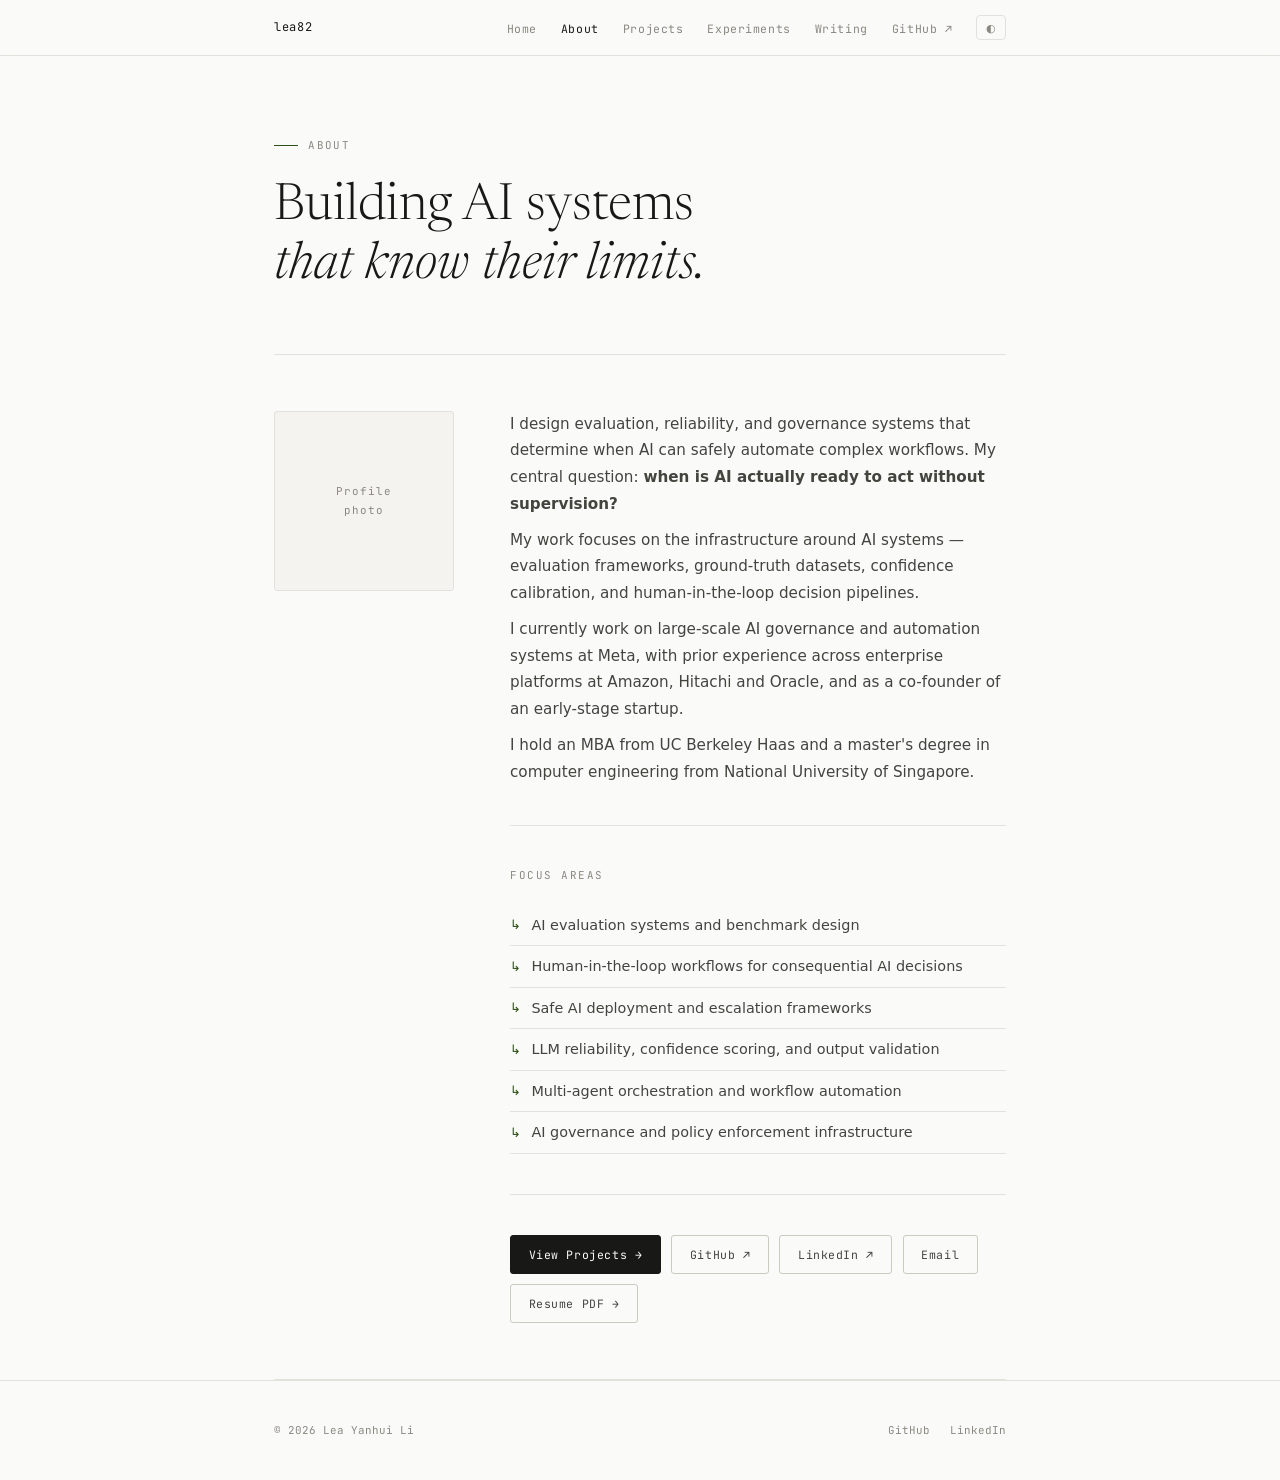
==== about.html @ 145ee5d8 "Site v2 - clean history" ====
<!DOCTYPE html>
<html lang="en">
<head>
  <meta charset="UTF-8" />
  <meta name="viewport" content="width=device-width, initial-scale=1.0" />
  <meta name="description" content="About Lea Yanhui Li — AI Systems Architect, former Meta technical leader." />
  <title>About — Lea Yanhui Li</title>
  <link rel="stylesheet" href="assets/style.css" />
  <script src="assets/site.js" defer></script>
</head>
<body>

<nav>
  <div class="nav-inner">
    <a class="nav-brand" href="index.html">lea82</a>
    <button class="nav-toggle" aria-label="Toggle menu" aria-expanded="false">
      <span></span><span></span><span></span>
    </button>
    <ul class="nav-links">
      <li><a href="index.html">Home</a></li>
      <li><a href="about.html" class="active">About</a></li>
      <li><a href="projects.html">Projects</a></li>
      <li><a href="experiments.html">Experiments</a></li>
      <li><a href="writing.html">Writing</a></li>
      <li><a href="https://github.com/lea82" target="_blank" rel="noopener">GitHub ↗</a></li>
    </ul>
    <button class="dark-toggle" aria-label="Toggle dark mode">
      <span class="icon-moon">◐</span>
      <span class="icon-sun">◑</span>
    </button>
  </div>
</nav>

<main>
  <div class="container">

    <div class="page-header reveal">
      <div class="hero-eyebrow">About</div>
      <h1>Building AI systems<br/><em>that know their limits.</em></h1>
    </div>

    <div class="about-layout reveal">
      <div class="about-photo-wrap">
        <!-- Replace with: <img src="assets/profile.jpg" alt="Lea Yanhui Li" class="about-photo"> -->
        <div class="about-photo-placeholder">Profile<br/>photo</div>
      </div>
      <div>
        <p style="margin-bottom:0.6rem">
          I design evaluation, reliability, and governance systems that determine when AI can safely automate complex workflows. My central question: <strong>when is AI actually ready to act without supervision?</strong>
        </p>
        <p style="margin-bottom:0.6rem">
          My work focuses on the infrastructure around AI systems — evaluation frameworks, ground-truth datasets, confidence calibration, and human-in-the-loop decision pipelines.
        </p>
        <p style="margin-bottom:0.6rem">
          I currently work on large-scale AI governance and automation systems at Meta, with prior experience across enterprise platforms at Amazon, Hitachi and Oracle, and as a co-founder of an early-stage startup.
        </p>
        <p style="margin-bottom:0">
          I hold an MBA from UC Berkeley Haas and a master's degree in computer engineering from National University of Singapore.
        </p>

        <div class="divider"></div>

        <div class="section-label" style="margin-bottom:1rem">Focus Areas</div>
        <ul class="focus-list">
          <li>AI evaluation systems and benchmark design</li>
          <li>Human-in-the-loop workflows for consequential AI decisions</li>
          <li>Safe AI deployment and escalation frameworks</li>
          <li>LLM reliability, confidence scoring, and output validation</li>
          <li>Multi-agent orchestration and workflow automation</li>
          <li>AI governance and policy enforcement infrastructure</li>
        </ul>

        <div class="divider"></div>

        <div style="display:flex;gap:0.65rem;flex-wrap:wrap">
          <a class="btn btn-primary" href="projects.html">View Projects →</a>
          <a class="btn" href="https://github.com/lea82" target="_blank" rel="noopener">GitHub ↗</a>
          <a class="btn" href="https://linkedin.com/in/leayanhuili" target="_blank" rel="noopener">LinkedIn ↗</a>
          <a class="btn" href="/cdn-cgi/l/email-protection#a2cec7c3e2cec7c3dbc3cccad7cbcecb8cc1cdcf">Email</a>
          <a class="btn" href="assets/resume.pdf" target="_blank">Resume PDF →</a>
        </div>
      </div>
    </div>

  </div>
</main>

<footer>
  <div class="footer-inner">
    <span class="footer-copy">© 2026 Lea Yanhui Li</span>
    <div class="footer-links">
      <a href="https://github.com/lea82" target="_blank" rel="noopener">GitHub</a>
      <a href="https://linkedin.com/in/leayanhuili" target="_blank" rel="noopener">LinkedIn</a>
      <a href="/cdn-cgi/l/email-protection#e8848d89a8848d8
---- assets/style.css ----
/* ============================================================
   Lea Yanhui Li — Personal Site v2
   Aesthetic: Precision-technical minimalism
   Fonts: Geist Mono (labels) + Newsreader (display) + system sans
   ============================================================ */

@import url('https://fonts.googleapis.com/css2?family=Newsreader:ital,wght@0,300;0,400;1,300;1,400&family=JetBrains+Mono:wght@300;400;500&display=swap');

/* ── Variables ─────────────────────────────────────────────── */
:root {
  /* Light theme */
  --bg:         #fafaf8;
  --surface:    #f4f3ef;
  --border:     #e3e1db;
  --border-2:   #ccc9c0;
  --ink:        #181816;
  --ink-2:      #44443f;
  --muted:      #8a8880;
  --accent:     #2d5016;
  --accent-dim: #3d6b20;
  --tag-bg:     #eceae4;
  --tag-text:   #6b6960;
  --code-bg:    #f0efe9;
  --white:      #ffffff;

  /* Active state */
  --active-dot: #4a7c2f;

  /* Type */
  --serif:  'Newsreader', Georgia, 'Times New Roman', serif;
  --mono:   'JetBrains Mono', 'Fira Code', 'Courier New', monospace;
  --sans:   -apple-system, BlinkMacSystemFont, 'Segoe UI', system-ui, sans-serif;

  /* Layout */
  --max-w:  780px;
  --nav-h:  56px;

  /* Transitions */
  --t:      0.18s ease;
}

[data-theme="dark"] {
  --bg:         #111110;
  --surface:    #1a1a18;
  --border:     #2a2a27;
  --border-2:   #3a3a36;
  --ink:        #f0efeb;
  --ink-2:      #c8c7c0;
  --muted:      #6a6a65;
  --accent:     #7ab648;
  --accent-dim: #8dc85a;
  --tag-bg:     #222220;
  --tag-text:   #888880;
  --code-bg:    #1e1e1c;
  --white:      #1a1a18;
}

/* ── Reset ──────────────────────────────────────────────────── */
*, *::before, *::after { box-sizing: border-box; margin: 0; padding: 0; }
html { font-size: 16px; scroll-behavior: smooth; }
body {
  font-family: var(--sans);
  background: var(--bg);
  color: var(--ink);
  line-height: 1.7;
  -webkit-font-smoothing: antialiased;
  transition: background var(--t), color var(--t);
}
img { max-width: 100%; display: block; }
a { color: var(--accent); text-decoration: none; transition: opacity var(--t); }
a:hover { opacity: 0.7; }

/* ── Typography ─────────────────────────────────────────────── */
h1, h2 { font-family: var(--serif); font-weight: 300; line-height: 1.15; }
h1 { font-size: clamp(2.2rem, 5vw, 3.2rem); }
h2 { font-size: clamp(1.4rem, 3vw, 1.9rem); margin-bottom: 0.75rem; }
h3 { font-size: 1rem; font-weight: 500; line-height: 1.4; margin-bottom: 0.35rem; }
p  { color: var(--ink-2); margin-bottom: 1rem; font-size: 0.95rem; line-height: 1.75; }
p:last-child { margin-bottom: 0; }
code {
  font-family: var(--mono);
  font-size: 0.8rem;
  background: var(--code-bg);
  padding: 0.15em 0.4em;
  border-radius: 3px;
  color: var(--ink-2);
}

/* ── Layout ─────────────────────────────────────────────────── */
.container { max-width: var(--max-w); margin: 0 auto; padding: 0 1.5rem; }

/* ── Nav ─────────────────────────────────────────────────────── */
nav {
  position: sticky; top: 0; z-index: 200;
  background: color-mix(in srgb, var(--bg) 88%, transparent);
  backdrop-filter: blur(12px);
  -webkit-backdrop-filter: blur(12px);
  border-bottom: 1px solid var(--border);
  height: var(--nav-h);
  transition: background var(--t), border-color var(--t);
}
.nav-inner {
  max-width: var(--max-w);
  margin: 0 auto;
  padding: 0 1.5rem;
  height: 100%;
  display: flex;
  align-items: center;
  gap: 1.5rem;
}
.nav-brand {
  font-family: var(--mono);
  font-size: 0.75rem;
  font-weight: 400;
  letter-spacing: 0.06em;
  color: var(--ink);
  text-decoration: none;
  white-space: nowrap;
  flex-shrink: 0;
}
.nav-links {
  display: flex;
  align-items: center;
  gap: 1.5rem;
  list-style: none;
  margin-left: auto;
}
.nav-links a {
  font-family: var(--mono);
  font-size: 0.72rem;
  letter-spacing: 0.05em;
  color: var(--muted);
  text-decoration: none;
  transition: color var(--t);
  white-space: nowrap;
}
.nav-links a:hover, .nav-links a.active { color: var(--ink); opacity: 1; }

/* Dark mode toggle */
.dark-toggle {
  background: none;
  border: 1px solid var(--border);
  cursor: pointer;
  padding: 0.3rem 0.55rem;
  border-radius: 4px;
  display: flex;
  align-items: center;
  gap: 0.3rem;
  font-family: var(--mono);
  font-size: 0.68rem;
  color: var(--muted);
  transition: all var(--t);
  flex-shrink: 0;
}
.dark-toggle:hover { color: var(--ink); border-color: var(--border-2); }
.dark-toggle .icon-sun  { display: none; }
.dark-toggle .icon-moon { display: inline; }
[data-theme="dark"] .dark-toggle .icon-sun  { display: inline; }
[data-theme="dark"] .dark-toggle .icon-moon { display: none; }

/* Mobile hamburger */
.nav-toggle {
  display: none;
  background: none;
  border: none;
  cursor: pointer;
  padding: 4px;
  flex-direction: column;
  gap: 4px;
  margin-left: auto;
}
.nav-toggle span {
  display: block; width: 20px; height: 1.5px;
  background: var(--ink); transition: all 0.25s;
}

/* ── Scroll reveal ───────────────────────────────────────────── */
.reveal {
  opacity: 0;
  transform: translateY(18px);
  transition: opacity 0.55s ease, transform 0.55s ease;
}
.reveal.visible {
  opacity: 1;
  transform: none;
}

/* ── Hero ────────────────────────────────────────────────────── */
.hero {
  padding: 6rem 0 4.5rem;
  border-bottom: 1px solid var(--border);
  position: relative;
  overflow: hidden;
}
.hero::before {
  content: '';
  position: absolute;
  top: -60px; right: -80px;
  width: 400px; height: 400px;
  background: radial-gradient(circle, color-mix(in srgb, var(--accent) 8%, transparent) 0%, transparent 70%);
  pointer-events: none;
}

.hero-badge {
  display: inline-flex;
  align-items: center;
  gap: 0.5rem;
  font-family: var(--mono);
  font-size: 0.7rem;
  letter-spacing: 0.1em;
  text-transform: uppercase;
  color: var(--muted);
  margin-bottom: 1.25rem;
}
.hero-badge::before {
  content: '';
  display: inline-block;
  width: 6px; height: 6px;
  border-radius: 50%;
  background: var(--active-dot);
  animation: pulse 2.5s ease-in-out infinite;
}
@keyframes pulse {
  0%, 100% { opacity: 1; transform: scale(1); }
  50%       { opacity: 0.4; transform: scale(0.8); }
}

.hero h1 { margin-bottom: 0.6rem; }

.hero-subtitle {
  font-family: var(--mono);
  font-size: 0.82rem;
  letter-spacing: 0.08em;
  color: var(--muted);
  margin-bottom: 1.5rem;
  display: flex;
  align-items: center;
  gap: 0.6rem;
  flex-wrap: wrap;
}
.hero-subtitle .dot { color: var(--border-2); }

.hero-secondary {
  font-size: 0.97rem;
  color: var(--ink-2);
  max-width: 520px;
  line-height: 1.75;
  margin-bottom: 2.25rem;
  font-weight: 400;
}

.hero-links {
  display: flex;
  flex-wrap: wrap;
  gap: 0.65rem;
  align-items: center;
}

/* ── Buttons ─────────────────────────────────────────────────── */
.btn {
  display: inline-flex;
  align-items: center;
  gap: 0.4rem;
  font-family: var(--mono);
  font-size: 0.72rem;
  letter-spacing: 0.05em;
  padding: 0.55rem 1.1rem;
  border: 1px solid var(--border-2);
  color: var(--ink-2);
  background: transparent;
  text-decoration: none;
  transition: all var(--t);
  border-radius: 3px;
}
.btn:hover { background: var(--ink); color: var(--bg); border-color: var(--ink); opacity: 1; }
.btn-primary {
  background: var(--ink);
  color: var(--bg);
  border-color: var(--ink);
}
.btn-primary:hover { background: var(--accent); border-color: var(--accent); color: var(--white); }
.btn-ghost { border-color: transparent; padding-left: 0; color: var(--muted); }
.btn-ghost:hover { background: transparent; color: var(--ink); border-color: transparent; }

/* ── Section base ────────────────────────────────────────────── */
.section { padding: 3.5rem 0; border-bottom: 1px solid var(--border); }
.section:last-child { border-bottom: none; }

.section-header {
  display: flex;
  align-items: baseline;
  justify-content: space-between;
  margin-bottom: 2rem;
  flex-wrap: wrap;
  gap: 0.5rem;
}
.section-label {
  font-family: var(--mono);
  font-size: 0.68rem;
  letter-spacing: 0.14em;
  text-transform: uppercase;
  color: var(--muted);
}
.section-link {
  font-family: var(--mono);
  font-size: 0.68rem;
  color: var(--accent);
  letter-spacing: 0.04em;
}

/* ── Focus grid ──────────────────────────────────────────────── */
.focus-grid {
  display: grid;
  grid-template-columns: repeat(3, 1fr);
  gap: 1px;
  background: var(--border);
  border: 1px solid var(--border);
  border-radius: 4px;
  overflow: hidden;
}
.focus-item {
  background: var(--bg);
  padding: 1.4rem 1.25rem;
  transition: background var(--t);
}
.focus-item:hover { background: var(--surface); }
.focus-item h3 {
  font-family: var(--mono);
  font-size: 0.73rem;
  letter-spacing: 0.06em;
  text-transform: uppercase;
  color: var(--ink);
  margin-bottom: 0.45rem;
  font-weight: 500;
}
.focus-item p { font-size: 0.88rem; color: var(--muted); margin: 0; line-height: 1.6; }

/* ── Experiment cards ────────────────────────────────────────── */
.exp-cards {
  display: grid;
  grid-template-columns: repeat(3, 1fr);
  gap: 1rem;
}
.exp-card {
  border: 1px solid var(--border);
  padding: 1.25rem;
  border-radius: 4px;
  background: var(--surface);
  transition: border-color var(--t), transform var(--t);
  position: relative;
}
.exp-card:hover { border-color: var(--border-2); transform: translateY(-2px); }
.exp-card-num {
  font-family: var(--mono);
  font-size: 0.65rem;
  color: var(--muted);
  letter-spacing: 0.1em;
  margin-bottom: 0.6rem;
}
.exp-card h3 { font-size: 0.9rem; font-weight: 500; margin-bottom: 0.5rem; color: var(--ink); }
.exp-card p  { font-size: 0.83rem; color: var(--muted); line-height: 1.6; margin-bottom: 0.9rem; }
.exp-card-footer {
  display: flex;
  align-items: center;
  justify-content: space-between;
}
.exp-status {
  font-family: var(--mono);
  font-size: 0.63rem;
  letter-spacing: 0.08em;
  text-transform: uppercase;
  padding: 0.18rem 0.5rem;
  border-radius: 2px;
  background: var(--tag-bg);
  color: var(--tag-text);
}
.exp-status.active { background: color-mix(in srgb, var(--accent) 12%, transparent); color: var(--accent-dim); }
.exp-card-link {
  font-family: var(--mono);
  font-size: 0.68rem;
  color: var(--accent);
  text-decoration: none;
}
.exp-card-link:hover { opacity: 0.7; }

/* ── GitHub repos ────────────────────────────────────────────── */
.github-grid {
  display: grid;
  grid-template-columns: repeat(2, 1fr);
  gap: 0.75rem;
}
.repo-card {
  border: 1px solid var(--border);
  padding: 1.1rem 1.2rem;
  border-radius: 4px;
  background: var(--bg);
  transition: border-color var(--t);
  text-decoration: none;
  display: block;
}
.repo-card:hover { border-color: var(--accent); opacity: 1; }
.repo-name {
  font-family: var(--mono);
  font-size: 0.8rem;
  font-weight: 500;
  color: var(--accent);
  margin-bottom: 0.35rem;
  display: flex;
  align-items: center;
  gap: 0.4rem;
}
.repo-desc { font-size: 0.83rem; color: var(--muted); line-height: 1.55; margin-bottom: 0.75rem; }
.repo-meta {
  display: flex;
  gap: 1rem;
  font-family: var(--mono);
  font-size: 0.67rem;
  color: var(--muted);
  letter-spacing: 0.03em;
}
.repo-meta span { display: flex; align-items: center; gap: 0.25rem; }
.repo-loading, .repo-error {
  font-family: var(--mono);
  font-size: 0.78rem;
  color: var(--muted);
  padding: 2rem 0;
  text-align: center;
  grid-column: 1/-1;
}
.repo-skeleton {
  border: 1px solid var(--border);
  padding: 1.1rem 1.2rem;
  border-radius: 4px;
  background: var(--surface);
  animation: shimmer 1.4s ease infinite;
}
@keyframes shimmer {
  0%, 100% { opacity: 0.6; }
  50%       { opacity: 1; }
}
.skel-line {
  height: 10px; border-radius: 3px;
  background: var(--border-2);
  margin-bottom: 0.6rem;
}
.skel-line.short { width: 55%; }
.skel-line.long  { width: 90%; }
.skel-line.med   { width: 70%; }

/* ── Projects ─────────────────────────────────────────────────── */
.project-list { display: flex; flex-direction: column; }
.project-card {
  padding: 2.25rem 0;
  border-bottom: 1px solid var(--border);
}
.project-card:first-child { padding-top: 0; }
.project-card:last-child  { border-bottom: none; }

.project-header {
  display: flex;
  align-items: flex-start;
  justify-content: space-between;
  gap: 1rem;
  margin-bottom: 0.75rem;
}
.project-tag {
  font-family: var(--mono);
  font-size: 0.67rem;
  letter-spacing: 0.08em;
  text-transform: uppercase;
  color: var(--muted);
  margin-bottom: 0.4rem;
}
.project-card h3 { font-size: 1.05rem; font-weight: 500; color: var(--ink); }
.project-card h3 a { color: inherit; }
.project-card h3 a:hover { color: var(--accent); opacity: 1; }
.project-card > p { font-size: 0.9rem; color: var(--ink-2); margin-bottom: 1.25rem; }

/* Architecture diagram */
.arch-diagram {
  background: var(--code-bg);
  border: 1px solid var(--border);
  border-radius: 4px;
  padding: 1.1rem 1.4rem;
  margin-bottom: 1.1rem;
  font-family: var(--mono);
  font-size: 0.75rem;
  color: var(--ink-2);
  line-height: 1.8;
  overflow-x: auto;
}
.arch-node {
  display: inline-block;
  border: 1px solid var(--border-2);
  padding: 0.15rem 0.6rem;
  border-radius: 3px;
  background: var(--bg);
  color: var(--ink);
  font-size: 0.73rem;
}
.arch-arrow {
  color: var(--accent);
  margin: 0 0.4rem;
  font-size: 0.8rem;
}
.arch-row { margin-bottom: 0.2rem; display: flex; align-items: center; }

.tech-stack {
  display: flex;
  flex-wrap: wrap;
  gap: 0.4rem;
  margin-bottom: 1rem;
}
.tech-tag {
  font-family: var(--mono);
  font-size: 0.68rem;
  padding: 0.2rem 0.55rem;
  background: var(--tag-bg);
  color: var(--tag-text);
  border-radius: 2px;
  letter-spacing: 0.03em;
}
.project-links { display: flex; gap: 0.6rem; flex-wrap: wrap; }

/* ── Writing posts ────────────────────────────────────────────── */
.post-list { display: flex; flex-direction: column; }
.post-item {
  padding: 1.5rem 0;
  border-bottom: 1px solid var(--border);
  display: grid;
  grid-template-columns: 2.5rem 1fr;
  gap: 1.25rem;
}
.post-item:last-child { border-bottom: none; }
.post-num {
  font-family: var(--mono);
  font-size: 0.67rem;
  color: var(--muted);
  padding-top: 0.2rem;
}
.post-meta {
  font-family: var(--mono);
  font-size: 0.67rem;
  color: var(--muted);
  margin-bottom: 0.3rem;
}
.post-item h3 { font-size: 0.97rem; font-weight: 500; color: var(--ink); margin-bottom: 0.3rem; }
.post-item h3 a { color: inherit; }
.post-item p  { font-size: 0.85rem; color: var(--muted); margin: 0; line-height: 1.6; }

/* ── Experiment log (experiments.html) ───────────────────────── */
.exp-log { display: flex; flex-direction: column; }
.exp-entry {
  padding: 2.5rem 0;
  border-bottom: 1px solid var(--border);
  display: grid;
  grid-template-columns: 5rem 1fr;
  gap: 2rem;
}
.exp-entry:first-child { padding-top: 0; }
.exp-entry:last-child  { border-bottom: none; }
.exp-num {
  font-family: var(--mono);
  font-size: 0.7rem;
  color: var(--muted);
  letter-spacing: 0.1em;
  padding-top: 0.2rem;
}
.exp-num .num-big {
  font-size: 1.6rem;
  color: var(--border-2);
  display: block;
  line-height: 1;
  margin-bottom: 0.25rem;
}
.exp-body h3 { font-size: 1.05rem; font-weight: 500; margin-bottom: 0.5rem; color: var(--ink); }
.exp-body p  { font-size: 0.88rem; color: var(--ink-2); margin-bottom: 0.75rem; }

.exp-meta-row {
  display: flex;
  gap: 1.5rem;
  flex-wrap: wrap;
  margin-bottom: 0.75rem;
}
.exp-meta-item {
  font-family: var(--mono);
  font-size: 0.68rem;
  color: var(--muted);
}
.exp-meta-item strong { color: var(--ink-2); font-weight: 500; }

.result-box {
  background: var(--surface);
  border: 1px solid var(--border);
  border-left: 2px solid var(--accent);
  padding: 0.85rem 1.1rem;
  border-radius: 0 3px 3px 0;
  margin-bottom: 1rem;
}
.result-box p { font-size: 0.85rem; color: var(--ink-2); margin: 0; }

/* ── About page ──────────────────────────────────────────────── */
.about-layout {
  display: grid;
  grid-template-columns: 180px 1fr;
  gap: 3.5rem;
  padding: 3.5rem 0;
  border-bottom: 1px solid var(--border);
}
.about-photo-wrap { position: relative; }
.about-photo {
  width: 180px; height: 180px;
  object-fit: cover;
  filter: grayscale(15%);
  border: 1px solid var(--border);
  border-radius: 3px;
}
.about-photo-placeholder {
  width: 180px; height: 180px;
  background: var(--surface);
  border: 1px solid var(--border);
  display: flex; align-items: center; justify-content: center;
  font-family: var(--mono); font-size: 0.68rem;
  color: var(--muted); letter-spacing: 0.08em; text-align: center;
  border-radius: 3px;
}
.focus-list { list-style: none; margin: 1.25rem 0; }
.focus-list li {
  font-size: 0.9rem; color: var(--ink-2);
  padding: 0.5rem 0;
  border-bottom: 1px solid var(--border);
  display: flex; align-items: center; gap: 0.65rem;
}
.focus-list li::before { content: '↳'; font-family: var(--mono); color: var(--accent); font-size: 0.8rem; }

/* ── Page header ─────────────────────────────────────────────── */
.page-header {
  padding: 5rem 0 3rem;
  border-bottom: 1px solid var(--border);
}
.page-header h1 { margin-bottom: 0.6rem; }
.page-header p { font-size: 1rem; color: var(--muted); max-width: 460px; margin: 0; font-weight: 300; }

/* ── Footer ──────────────────────────────────────────────────── */
footer {
  padding: 2.5rem 0;
  border-top: 1px solid var(--border);
}
.footer-inner {
  max-width: var(--max-w); margin: 0 auto; padding: 0 1.5rem;
  display: flex; justify-content: space-between; align-items: center;
  flex-wrap: wrap; gap: 0.75rem;
}
.footer-copy { font-family: var(--mono); font-size: 0.68rem; color: var(--muted); }
.footer-links { display: flex; gap: 1.25rem; }
.footer-links a { font-family: var(--mono); font-size: 0.68rem; color: var(--muted); }
.footer-links a:hover { color: var(--ink); opacity: 1; }

/* ── Misc helpers ────────────────────────────────────────────── */
.divider { height: 1px; background: var(--border); margin: 2.5rem 0; }
.hero-eyebrow {
  font-family: var(--mono);
  font-size: 0.68rem;
  letter-spacing: 0.12em;
  text-transform: uppercase;
  color: var(--muted);
  margin-bottom: 1.5rem;
  display: flex; align-items: center; gap: 0.65rem;
}
.hero-eyebrow::before {
  content: ''; display: block; width: 24px; height: 1px;
  background: var(--accent);
}

/* ── Responsive ──────────────────────────────────────────────── */
@media (max-width: 700px) {
  .nav-links       { display: none; flex-direction: column; gap: 0; }
  .nav-links.open  {
    display: flex;
    position: absolute; top: var(--nav-h); left: 0; right: 0;
    background: var(--bg);
    padding: 0.5rem 1.5rem 1.25rem;
    border-bottom: 1px solid var(--border);
  }
  .nav-links li a  { display: block; padding: 0.65rem 0; border-bottom: 1px solid var(--border); }
  .dark-toggle     { display: none; }
  .nav-toggle      { display: flex; }

  .focus-grid  { grid-template-columns: 1fr 1fr; }
  .exp-cards   { grid-template-columns: 1fr; }
  .github-grid { grid-template-columns: 1fr; }
  .about-layout { grid-template-columns: 1fr; gap: 2rem; }
  .exp-entry   { grid-template-columns: 3.5rem 1fr; gap: 1rem; }
  .post-item   { grid-template-columns: 1fr; gap: 0; }
  .post-num    { display: none; }
  .hero { padding: 3.5rem 0 3rem; }
  .project-header { flex-direction: column; }
}
@media (max-width: 480px) {
  .focus-grid { grid-template-columns: 1fr; }
  h1 { font-size: 2rem; }
}
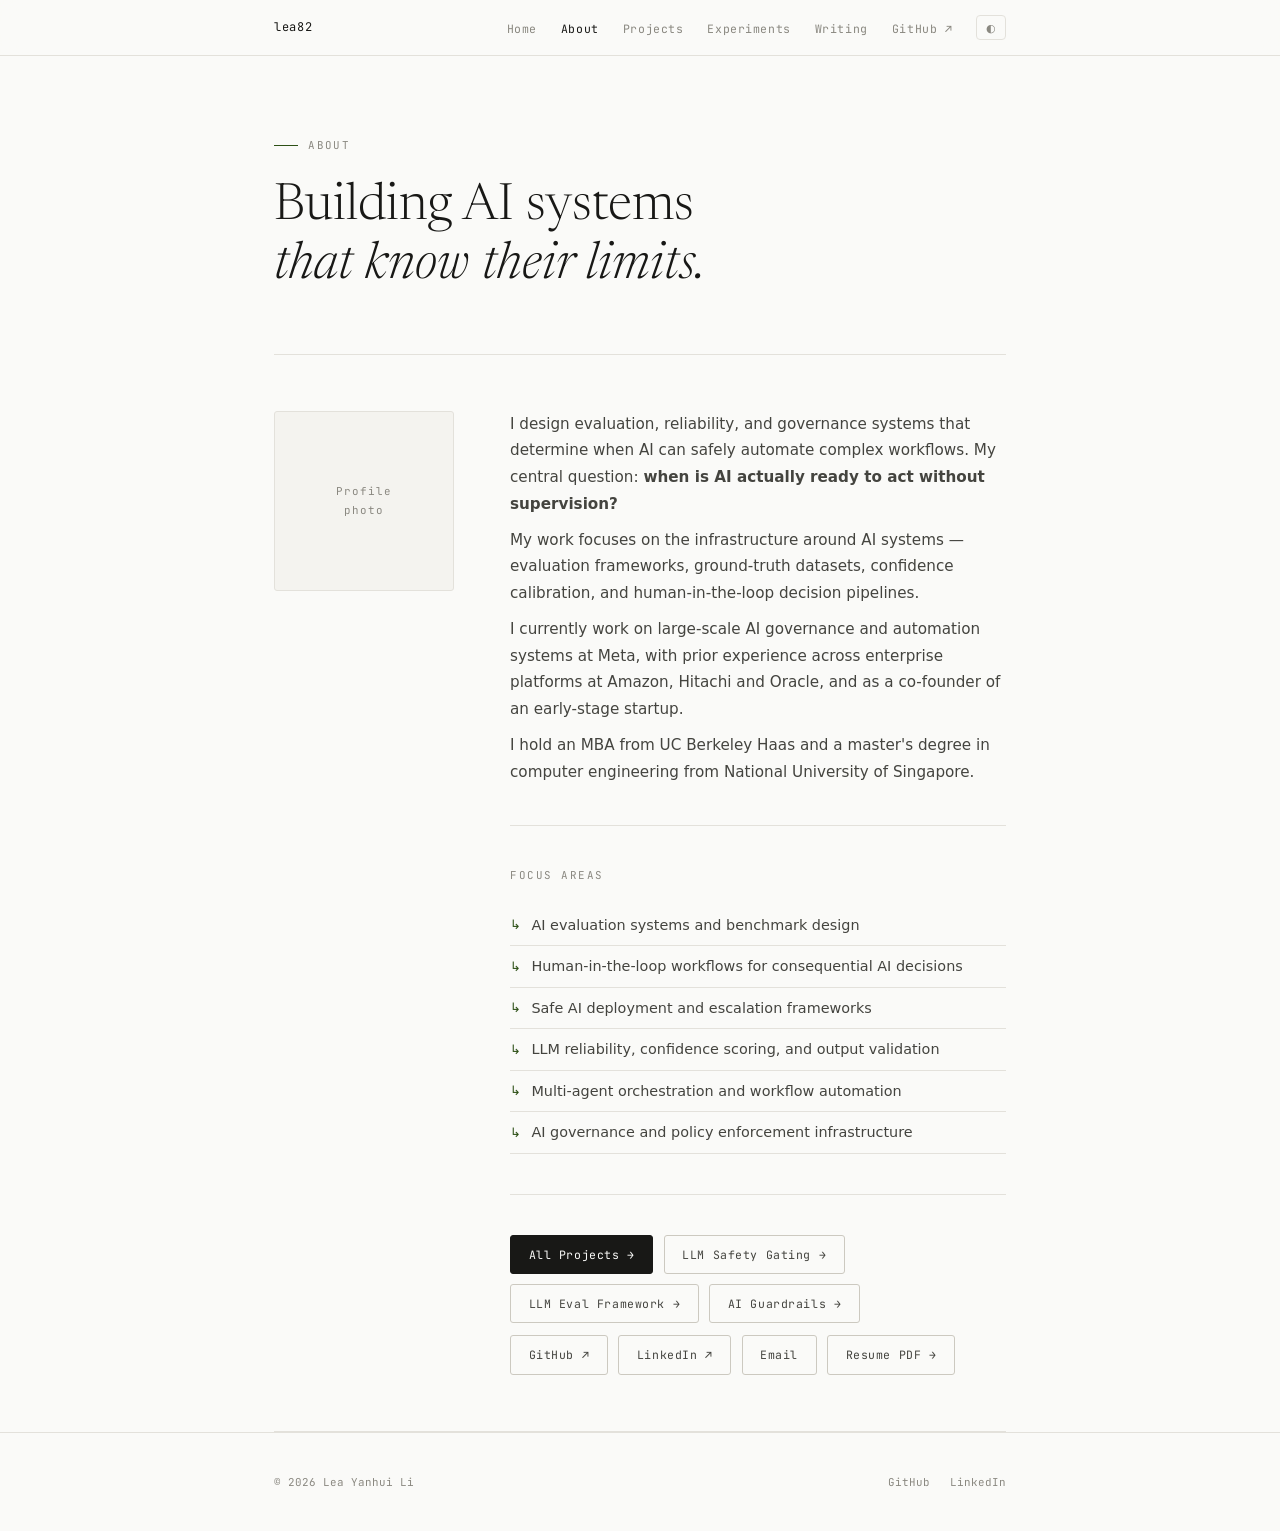
==== commit 1fef1d8a: "added project: LLM safety gating, updated writing" ====
--- a/about.html
+++ b/about.html
@@ -72,12 +72,17 @@
 
         <div class="divider"></div>
 
+        <div style="display:flex;gap:0.65rem;flex-wrap:wrap;margin-bottom:0.75rem">
+          <a class="btn btn-primary" href="projects.html">All Projects →</a>
+          <a class="btn" href="projects.html#llm-safety-gating">LLM Safety Gating →</a>
+          <a class="btn" href="projects.html#llm-eval">LLM Eval Framework →</a>
+          <a class="btn" href="projects.html#guardrails">AI Guardrails →</a>
+        </div>
         <div style="display:flex;gap:0.65rem;flex-wrap:wrap">
-          <a class="btn btn-primary" href="projects.html">View Projects →</a>
           <a class="btn" href="https://github.com/lea82" target="_blank" rel="noopener">GitHub ↗</a>
           <a class="btn" href="https://linkedin.com/in/leayanhuili" target="_blank" rel="noopener">LinkedIn ↗</a>
           <a class="btn" href="/cdn-cgi/l/email-protection#a2cec7c3e2cec7c3dbc3cccad7cbcecb8cc1cdcf">Email</a>
-          <a class="btn" href="assets/resume.pdf" target="_blank">Resume PDF →</a>
+          <a class="btn" href="assets/Lea_Yanhui_Li_2026_V2.pdf" target="_blank" rel="noopener">Resume PDF →</a>
         </div>
       </div>
     </div>
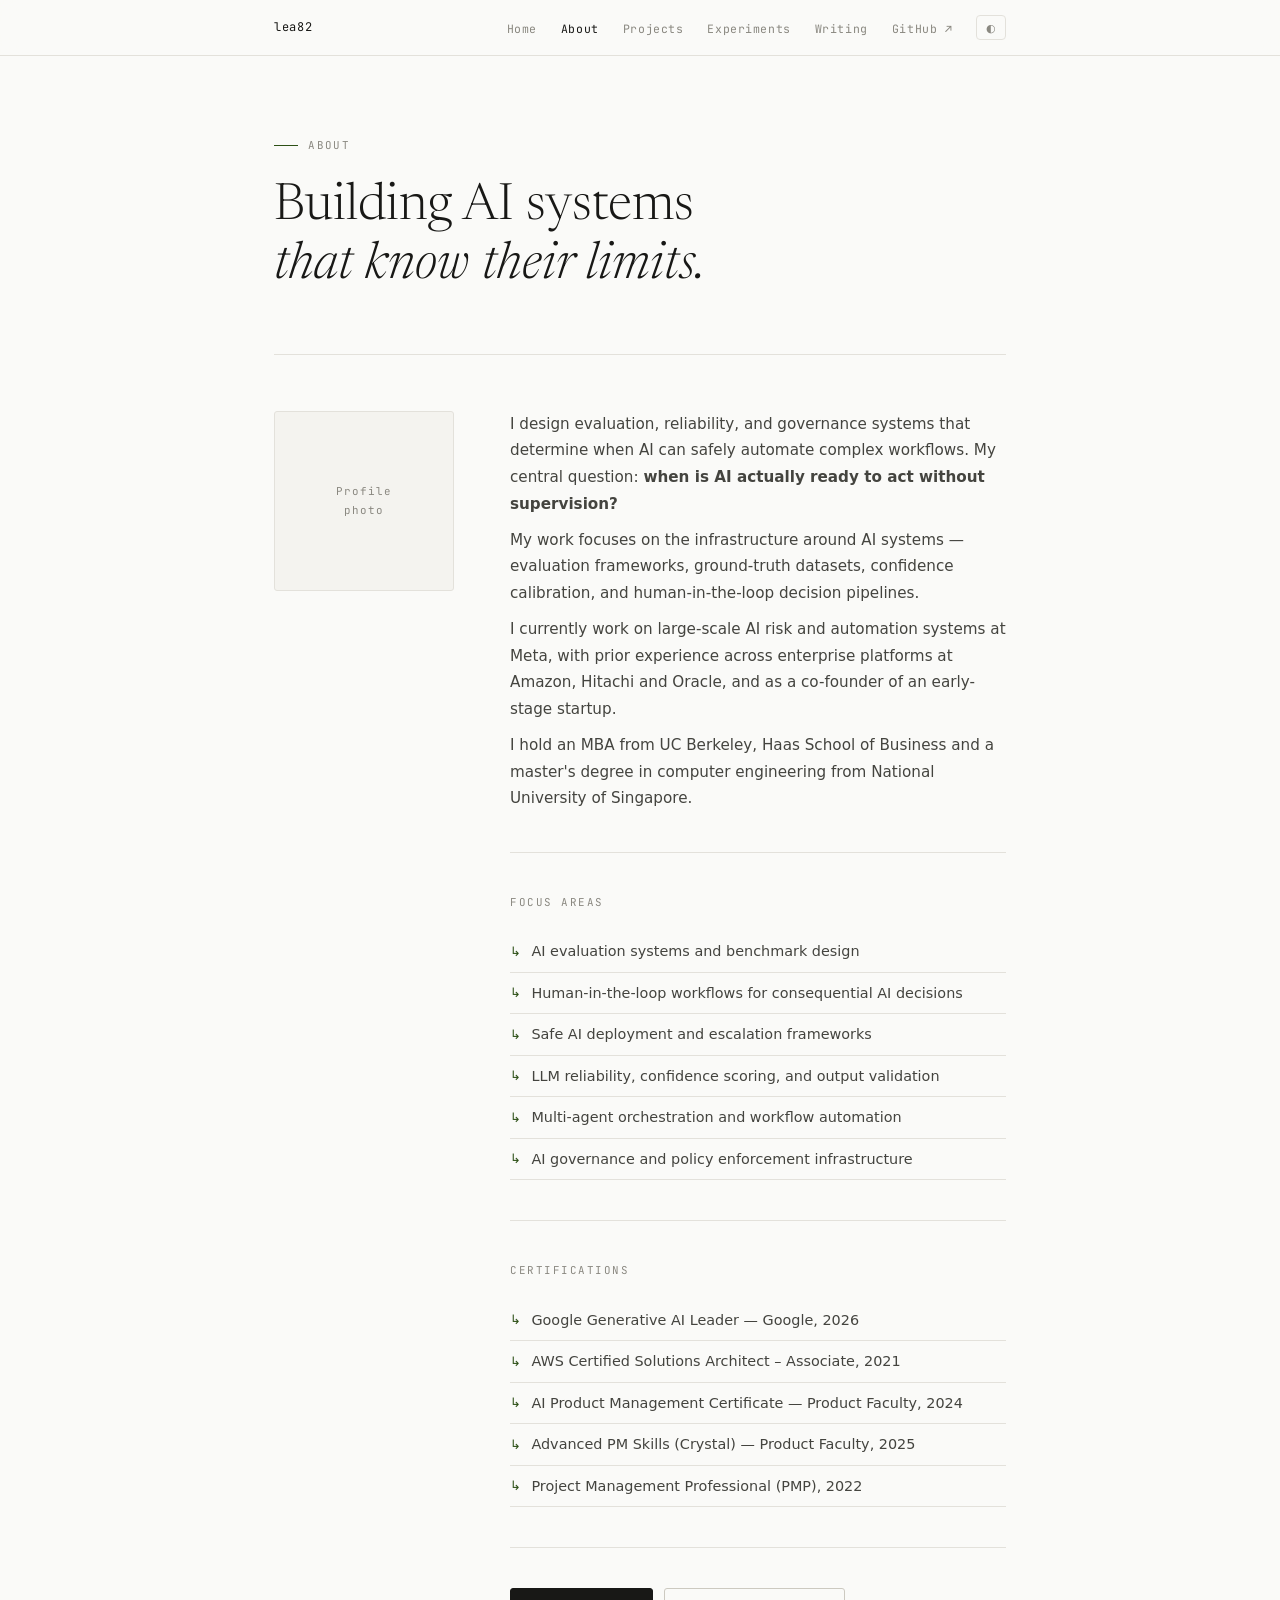
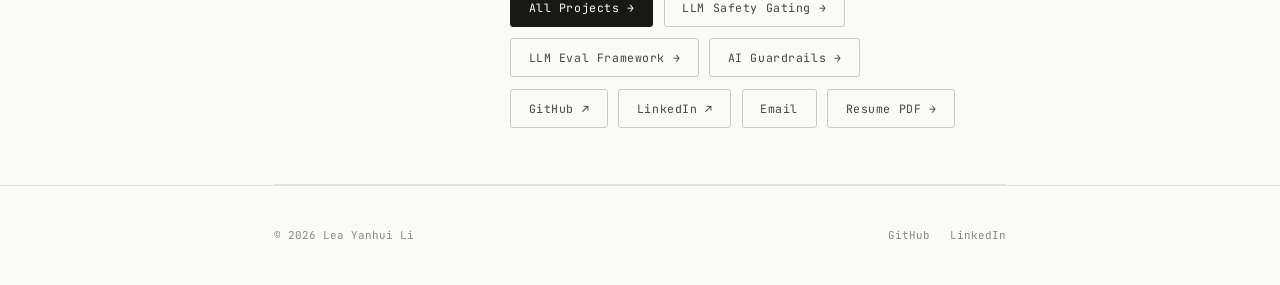
==== commit 578fe59f: "published essay 03: why AI evaluation is the hardeset problem; added certifications in about page" ====
--- a/about.html
+++ b/about.html
@@ -52,10 +52,10 @@
           My work focuses on the infrastructure around AI systems — evaluation frameworks, ground-truth datasets, confidence calibration, and human-in-the-loop decision pipelines.
         </p>
         <p style="margin-bottom:0.6rem">
-          I currently work on large-scale AI governance and automation systems at Meta, with prior experience across enterprise platforms at Amazon, Hitachi and Oracle, and as a co-founder of an early-stage startup.
+          I currently work on large-scale AI risk and automation systems at Meta, with prior experience across enterprise platforms at Amazon, Hitachi and Oracle, and as a co-founder of an early-stage startup.
         </p>
         <p style="margin-bottom:0">
-          I hold an MBA from UC Berkeley Haas and a master's degree in computer engineering from National University of Singapore.
+          I hold an MBA from UC Berkeley, Haas School of Business and a master's degree in computer engineering from National University of Singapore.
         </p>
 
         <div class="divider"></div>
@@ -69,7 +69,16 @@
           <li>Multi-agent orchestration and workflow automation</li>
           <li>AI governance and policy enforcement infrastructure</li>
         </ul>
+        <div class="divider"></div>
 
+        <div class="section-label" style="margin-bottom:1rem">Certifications</div>
+        <ul class="focus-list">
+          <li>Google Generative AI Leader — Google, 2026</li>
+          <li>AWS Certified Solutions Architect – Associate, 2021</li>
+          <li>AI Product Management Certificate — Product Faculty, 2024</li>
+          <li>Advanced PM Skills (Crystal) — Product Faculty, 2025</li>
+          <li>Project Management Professional (PMP), 2022</li>
+        </ul>
         <div class="divider"></div>
 
         <div style="display:flex;gap:0.65rem;flex-wrap:wrap;margin-bottom:0.75rem">
